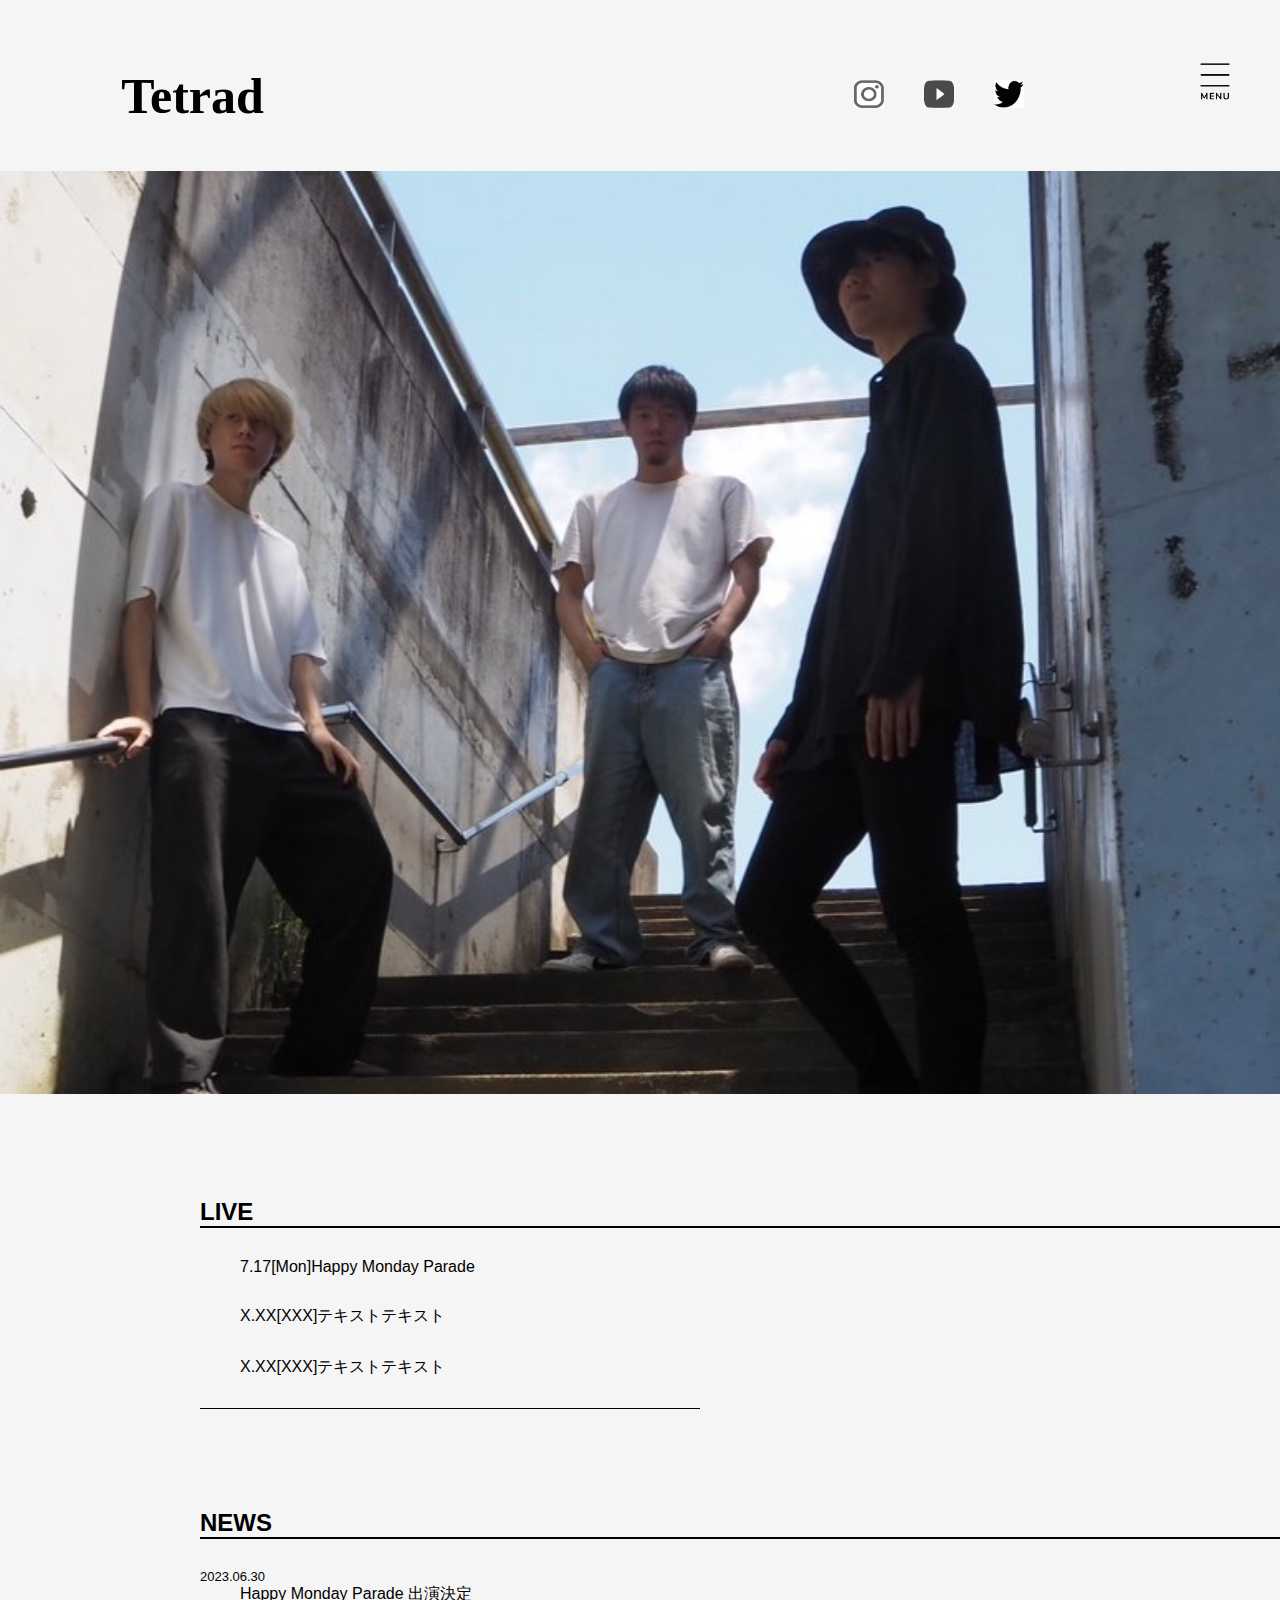
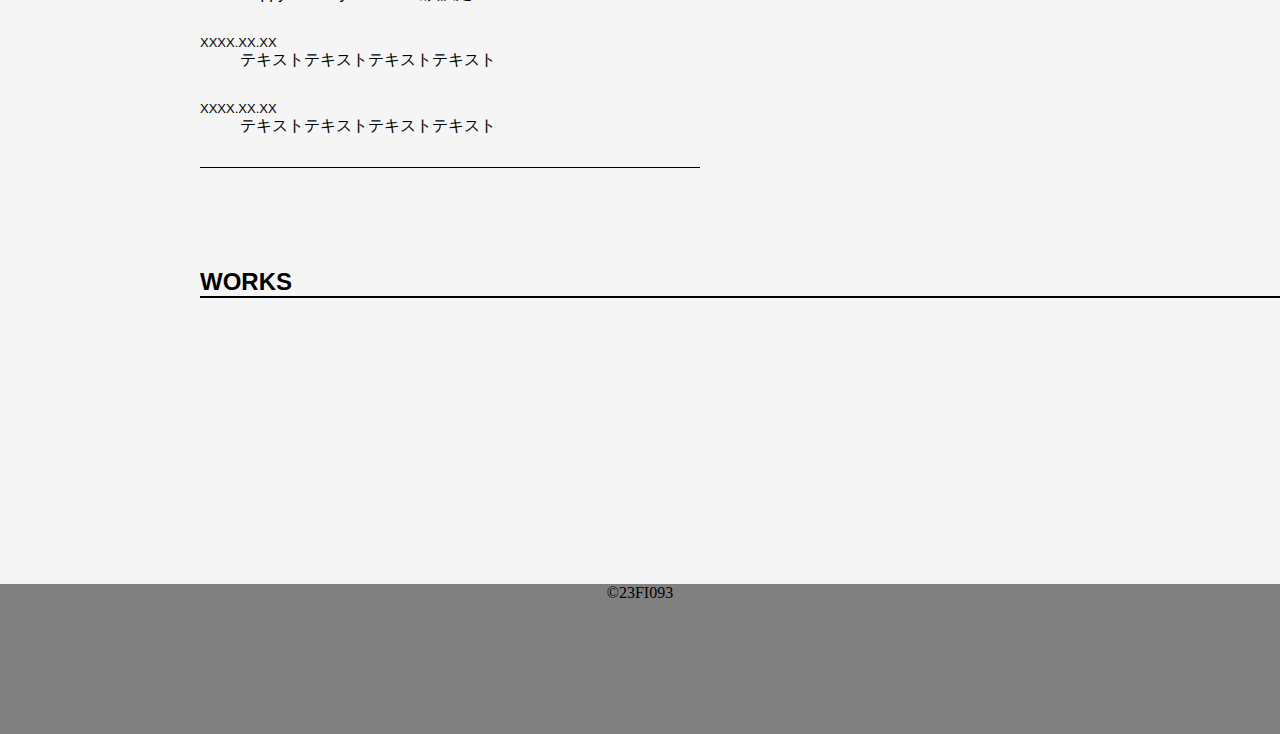
==== index.html @ d83c15b4 "Update index.html" ====
<!DOCTYPE html>
<html lang="ja">

<head>
  <meta charset="UTF-8">
  <meta name="viewport" content="width=device-width, initial-scale=1.0">
  <title>Tetrad Official Site</title>
　<link rel="stylesheet" href="https://tetrad04.github.io/github.io/style.css" />
</head>

<body>
  <header>
    <h1>Tetrad</h1>
    <ul class="sns">
      <li><a href="https://www.instagram.com/"><img src="insta.png"></a></li>
      <li><a href="https://www.youtube.com/"><img src="youtube.png"></a></li>
      <li><a href="https://twitter.com/"><img src="twitter.jpg"></a></li>
    </ul>
    <div class="hamberger">
      <img id="open" src="ham-menu-image01.png">
      <img id="close" class="hidden" src="ham-menu-image02.png">
    </div>
  </header>

  <div id="contents">
    <div id="menu">
      <ul>
        <li>
          <a href="">
            <h3>TOP</h2>
          </a>
          <a href="live.html">
            <h3>LIVE</h2>
          </a>
          <a href="news.html">
            <h3>NEWS</h2>
          </a>
          <a href="works.html">
            <h3>WORKS</h2>
          </a>
        </li>
      </ul>
    </div>


    <section class="main">
      <img src="S__32800807.jpg">
    </section>

    <section class="LIVE" class="wrapper">
      <h2>LIVE</h2>
      <dl>
        <dt></dt>
        <a href="happymondayparade.html">
          <dd class="lastsentence">7.17[Mon]Happy Monday Parade</dd>
        </a>
        <dt></dt>
        <a href="">
          <dd class="lastsentence">X.XX[XXX]テキストテキスト</dd>
        </a>
        <dt></dt>
        <a href="">
          <dd class="lastsentence">X.XX[XXX]テキストテキスト</dd>
        </a>

      </dl>
    </section>

    <section class="NEWS" class="wrapper">
      <h2>NEWS</h2>
      <dl>
        <dt>2023.06.30</dt>
        <dd>Happy Monday Parade 出演決定</dd>
        <dt>XXXX.XX.XX</dt>
        <dd>テキストテキストテキストテキスト</dd>
        <dt>XXXX.XX.XX</dt>
        <dd class="lastsentence">テキストテキストテキストテキスト</dd>
      </dl>
    </section>

    <section class="WORKS class=" wrapper"">
      <h2>WORKS</h2>

    </section>
  </div>

  <footer>
    <p>©23FI093</p>
  </footer>

  <div id="mask" class="hidden"></div>
  <script src="hamberger.js"></script>
</body>

</html>
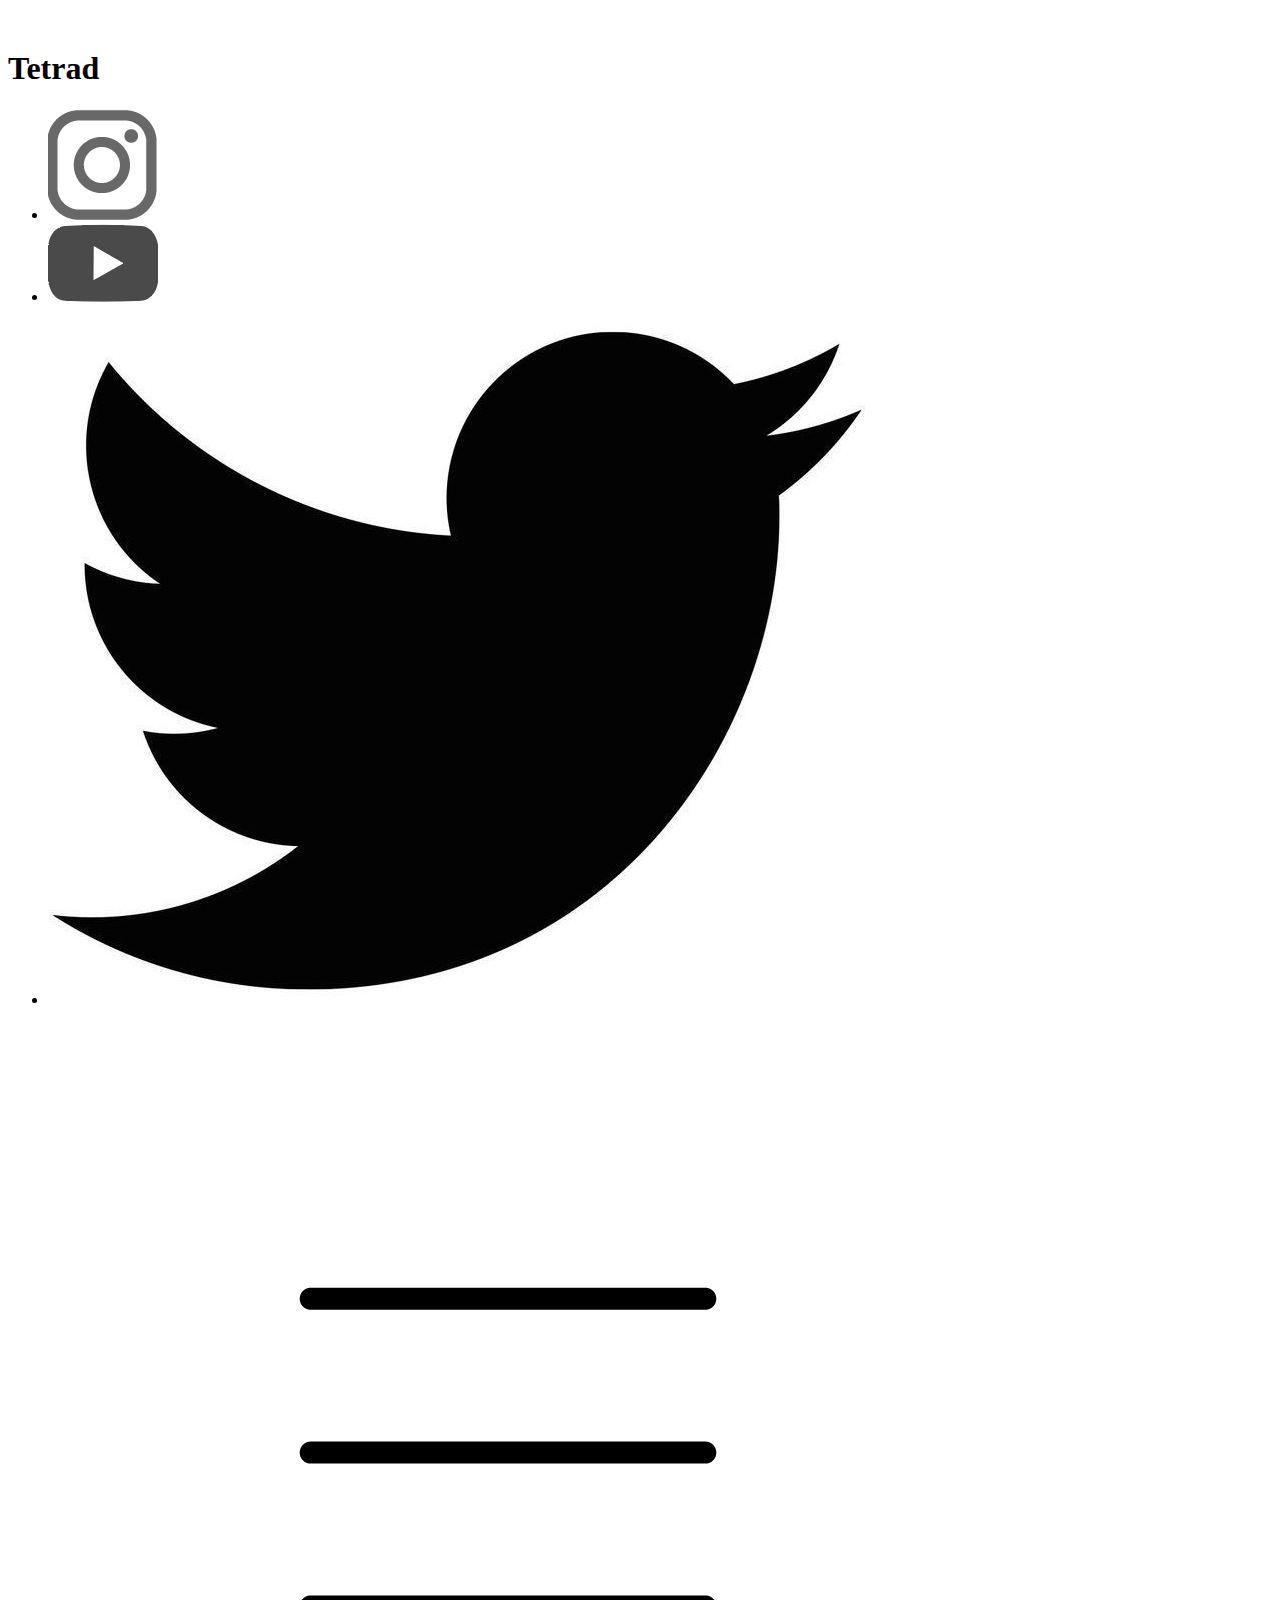
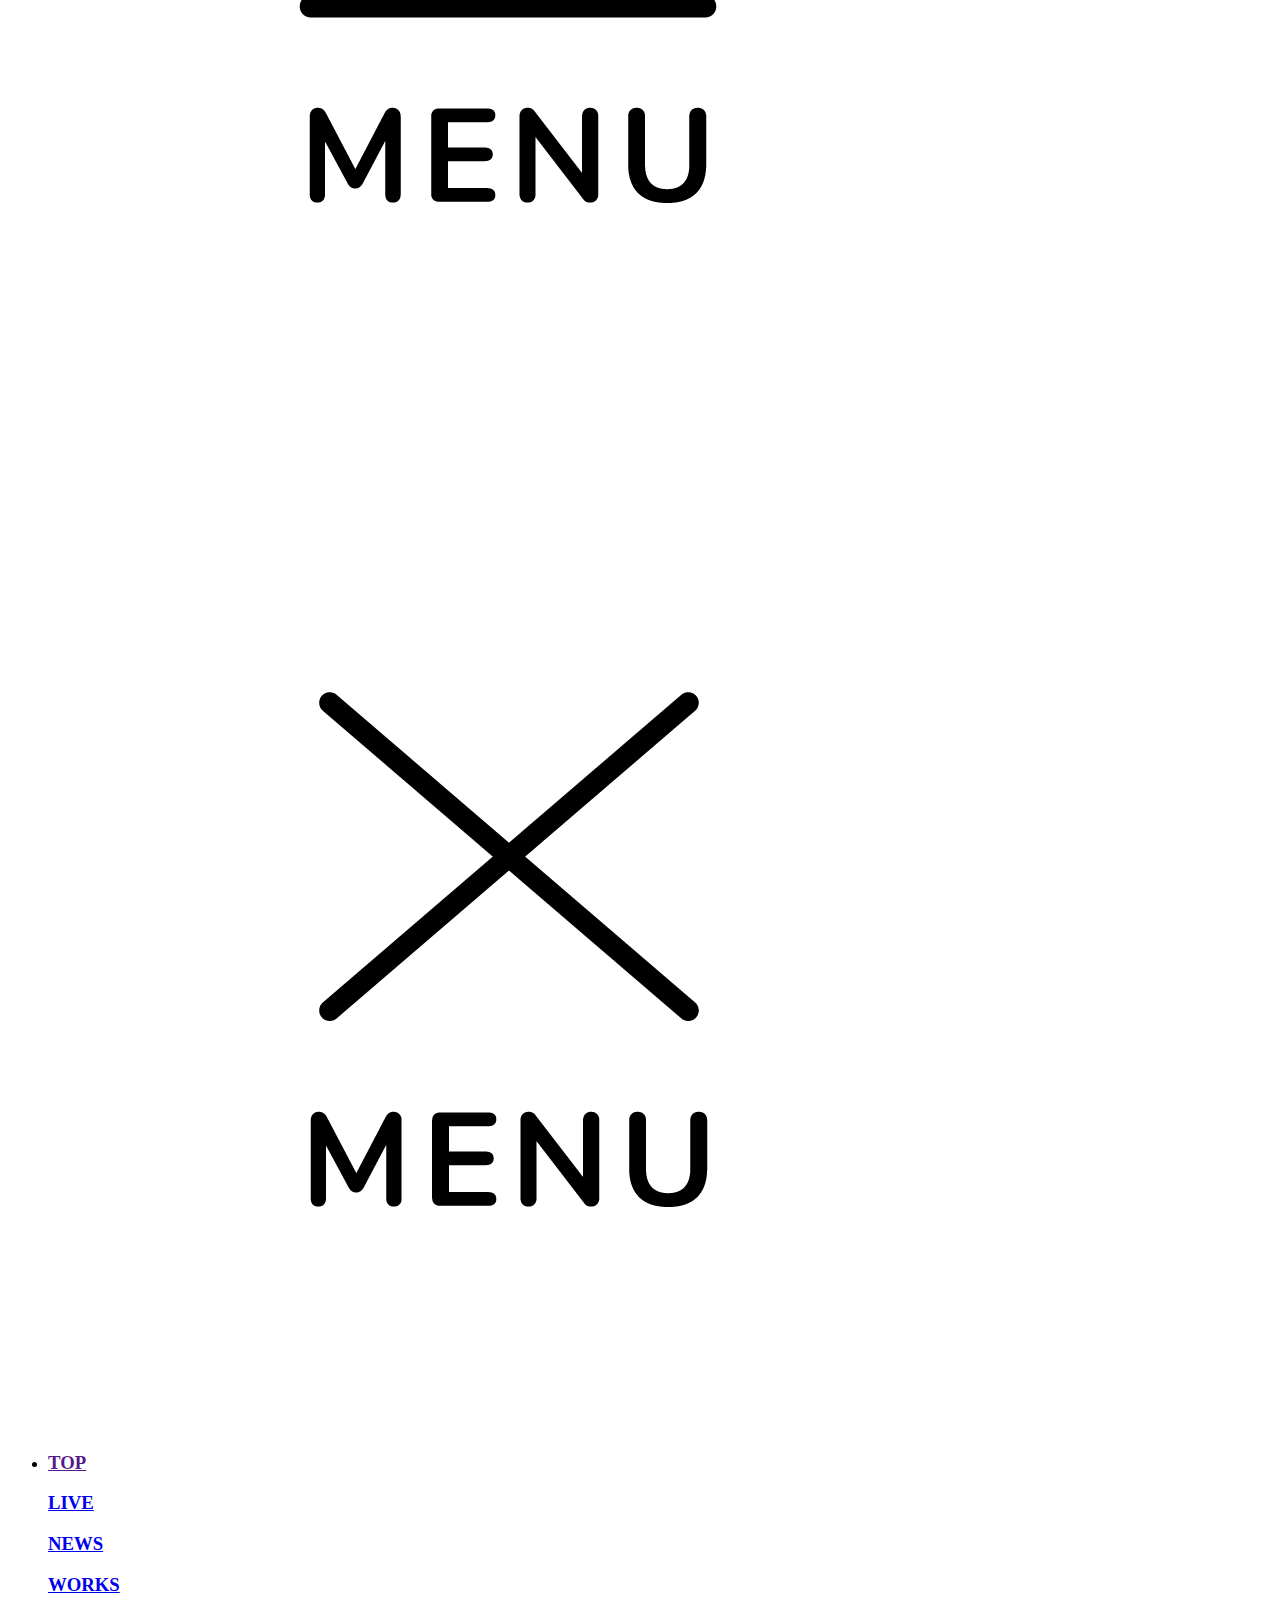
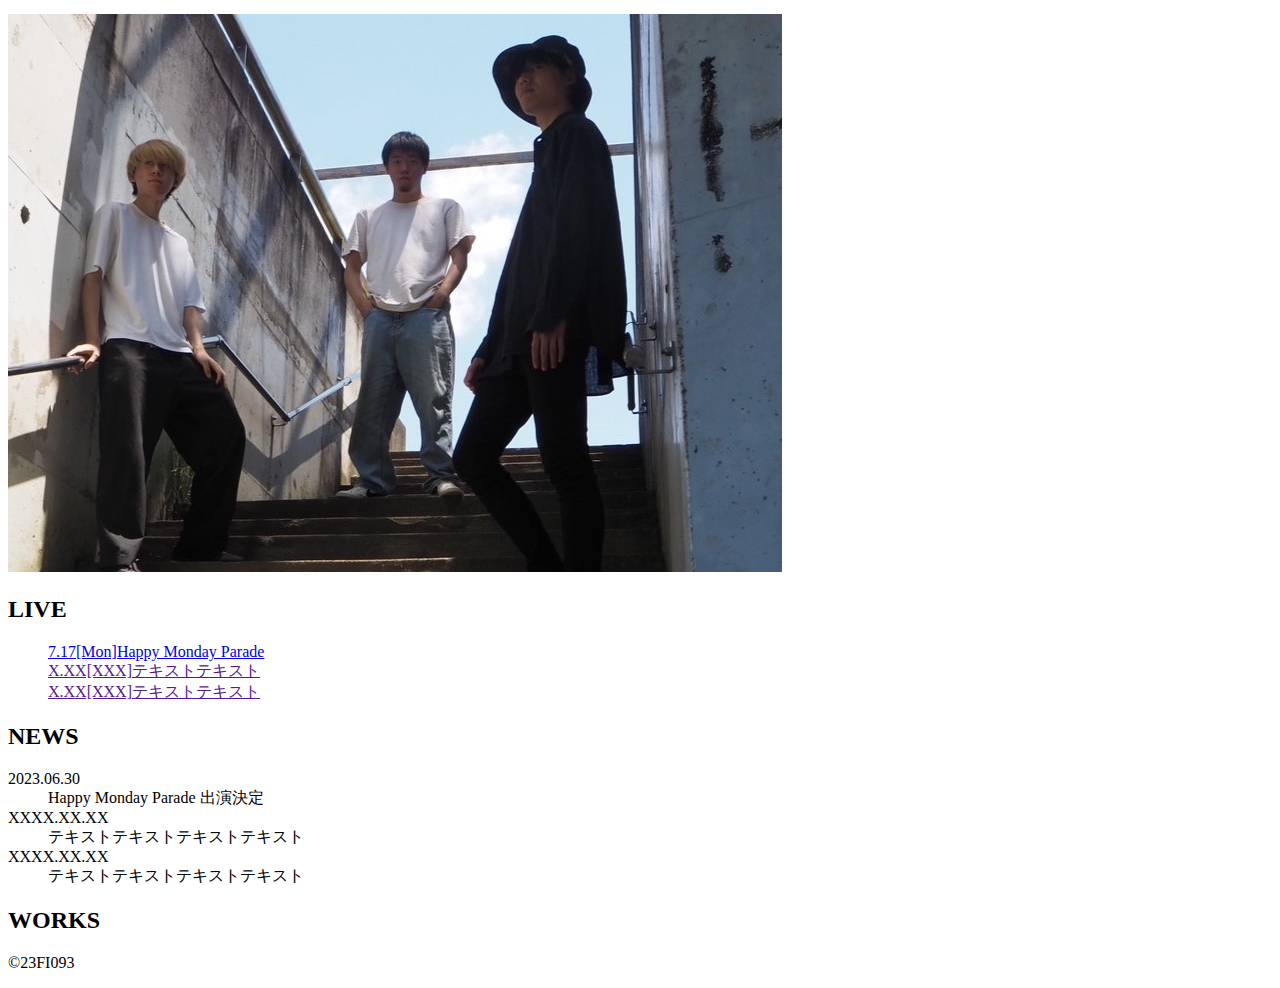
==== commit 9e58ccdd: "Update index.html" ====
--- a/index.html
+++ b/index.html
@@ -5,7 +5,7 @@
   <meta charset="UTF-8">
   <meta name="viewport" content="width=device-width, initial-scale=1.0">
   <title>Tetrad Official Site</title>
-　<link rel="stylesheet" href="https://tetrad04.github.io/github.io/style.css" />
+　<link rel="stylesheet" href="https://tetrad04.github.io/github.io/css/style.css" />
 </head>
 
 <body>
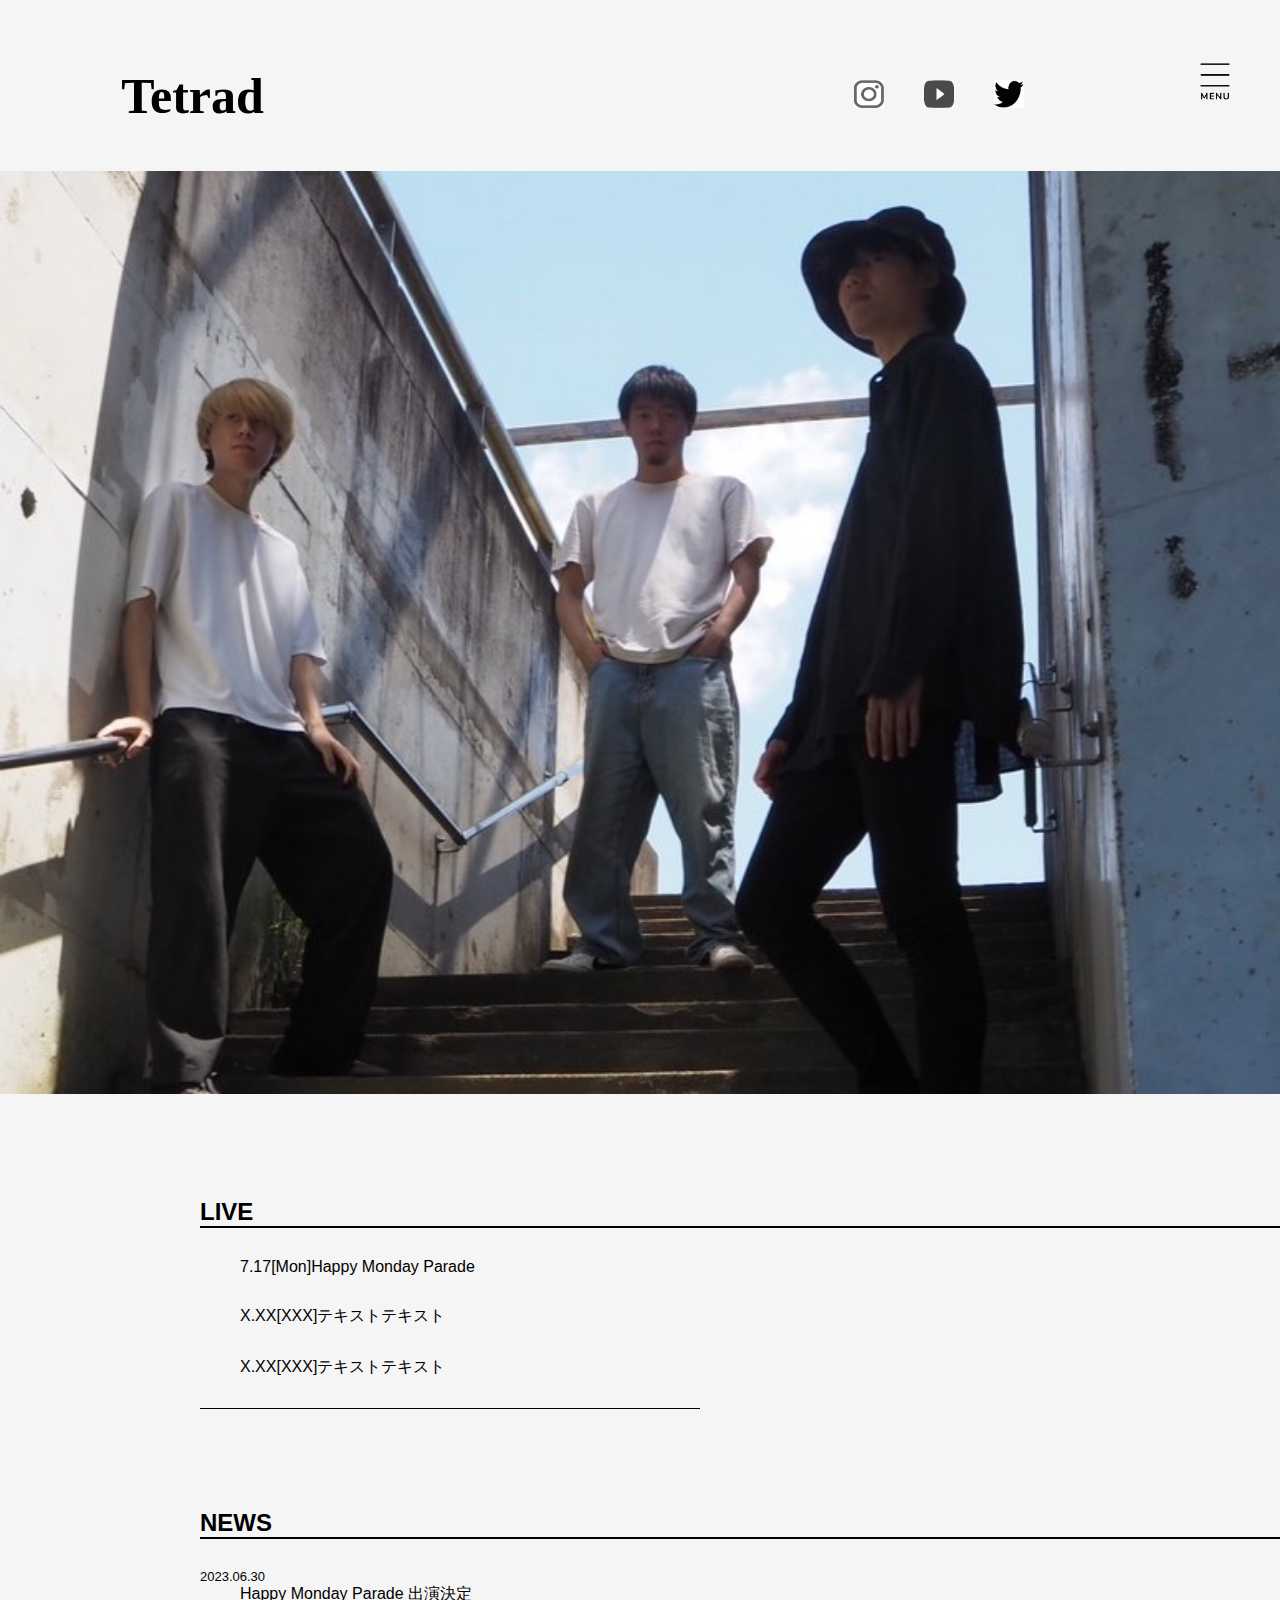
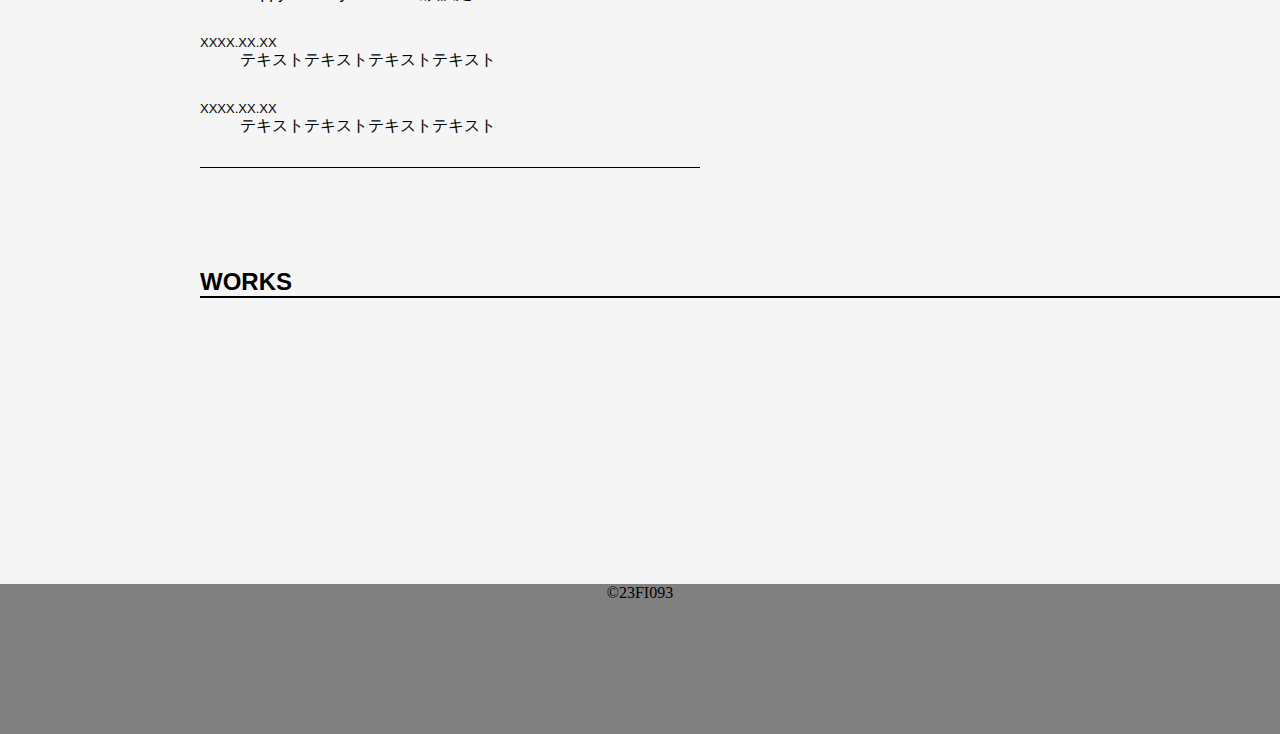
==== commit 6a57e8b8: "Update index.html" ====
--- a/index.html
+++ b/index.html
@@ -5,7 +5,7 @@
   <meta charset="UTF-8">
   <meta name="viewport" content="width=device-width, initial-scale=1.0">
   <title>Tetrad Official Site</title>
-　<link rel="stylesheet" href="https://tetrad04.github.io/github.io/css/style.css" />
+　<link rel="stylesheet" href="https://tetrad04.github.io/github.io/style.css" />
 </head>
 
 <body>
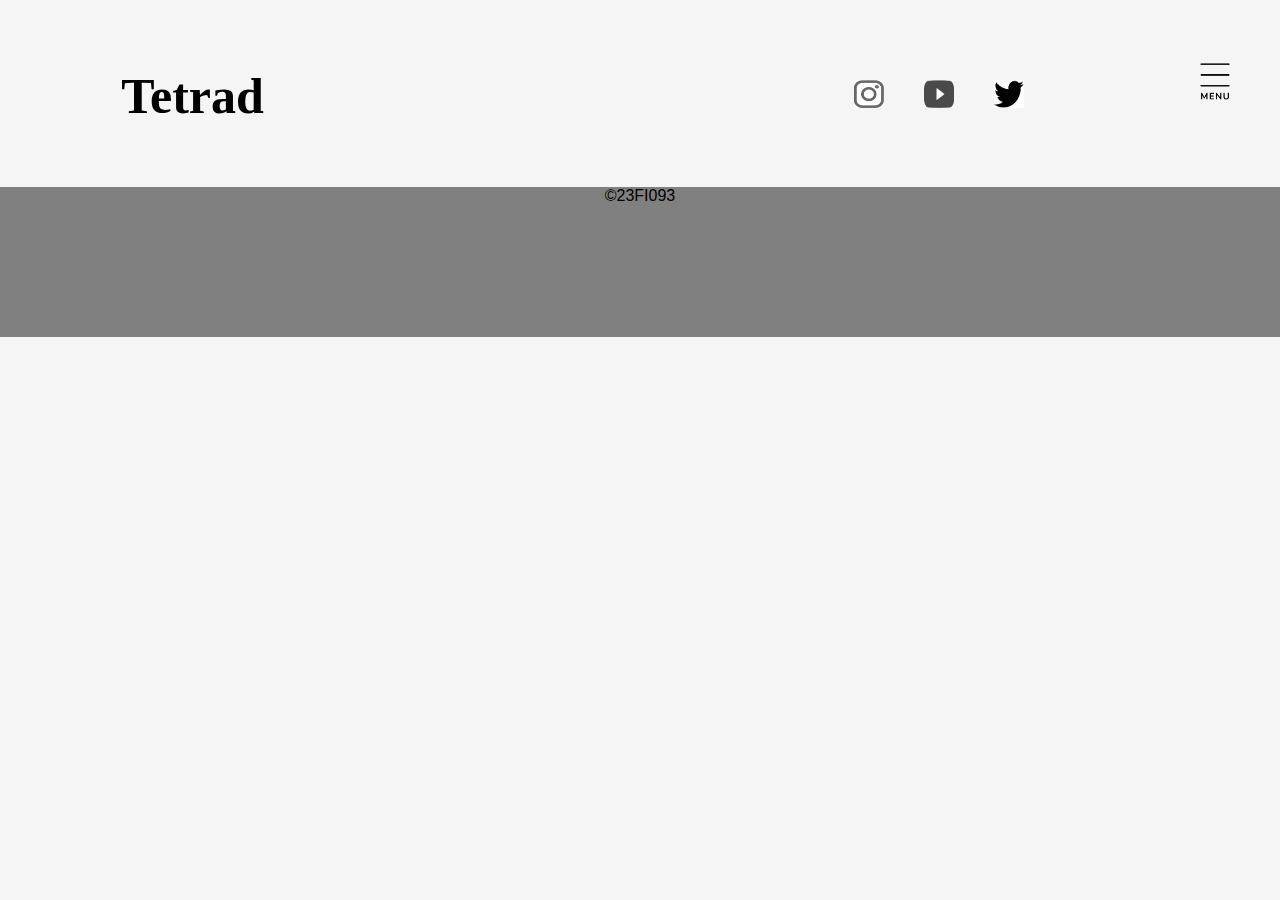
==== commit 19d8a9a1: "Update index.html" ====
--- a/index.html
+++ b/index.html
@@ -29,13 +29,13 @@
           <a href="">
             <h3>TOP</h2>
           </a>
-          <a href="live.html">
+          <a href="https://tetrad04.github.io/github.io/live.html>
             <h3>LIVE</h2>
           </a>
-          <a href="news.html">
+          <a href="https://tetrad04.github.io/github.io/news.html>
             <h3>NEWS</h2>
           </a>
-          <a href="works.html">
+          <a href="https://tetrad04.github.io/github.io/works.html>
             <h3>WORKS</h2>
           </a>
         </li>
@@ -51,7 +51,7 @@
       <h2>LIVE</h2>
       <dl>
         <dt></dt>
-        <a href="happymondayparade.html">
+        <a href="https://tetrad04.github.io/github.io/happymondayparade.html>
           <dd class="lastsentence">7.17[Mon]Happy Monday Parade</dd>
         </a>
         <dt></dt>
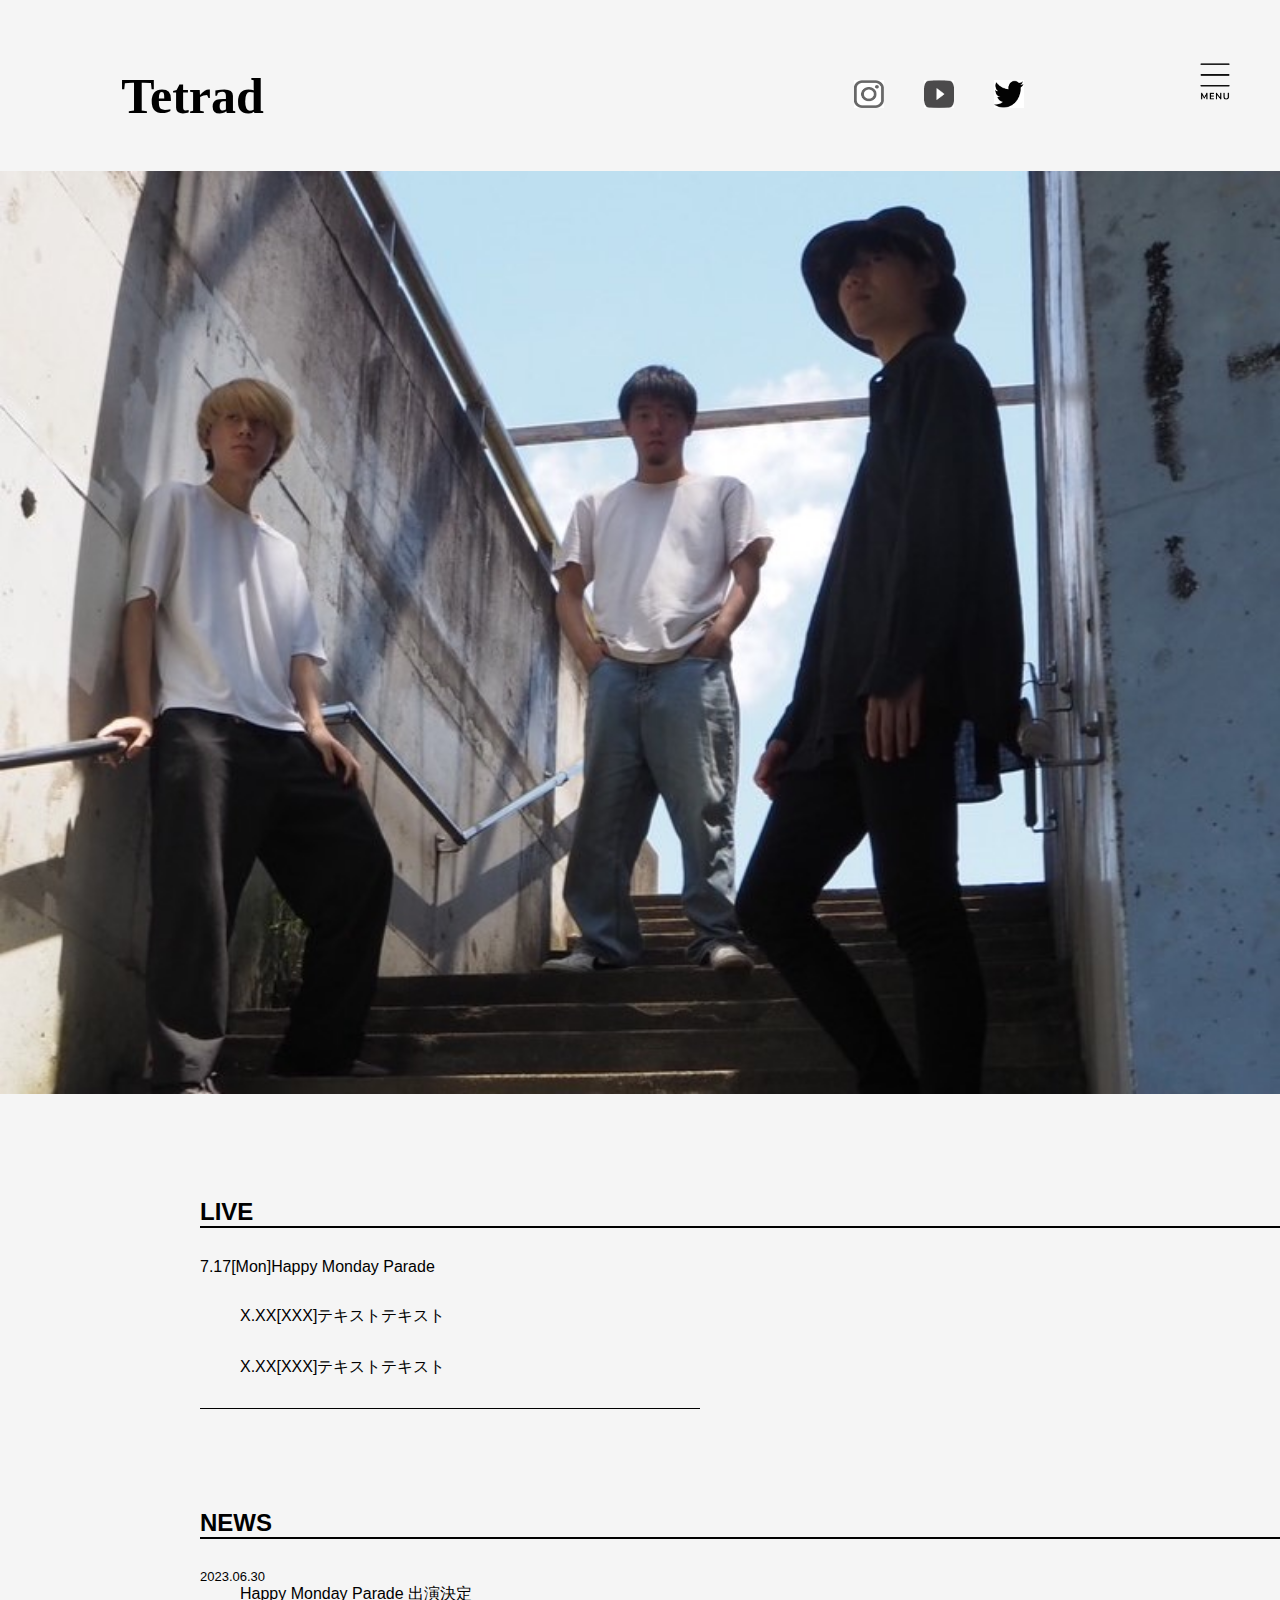
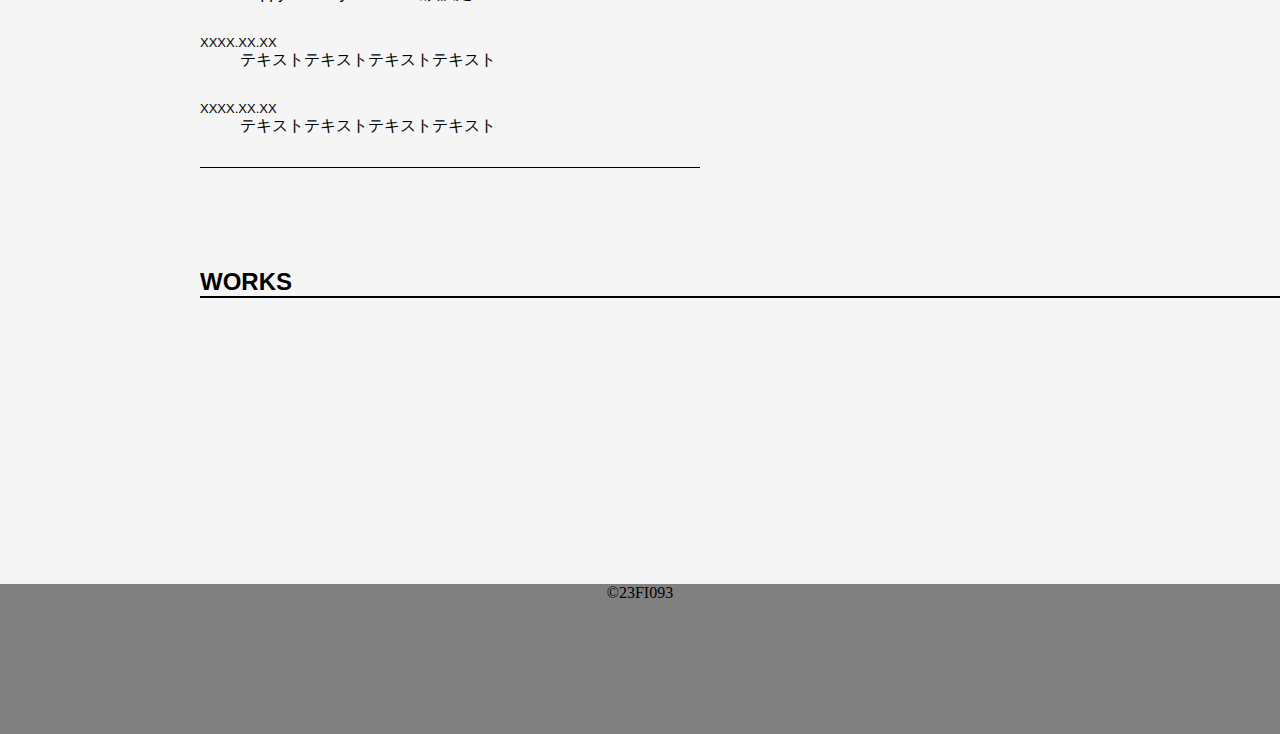
==== commit 1a531e31: "Update index.html" ====
--- a/index.html
+++ b/index.html
@@ -29,13 +29,13 @@
           <a href="">
             <h3>TOP</h2>
           </a>
-          <a href="https://tetrad04.github.io/github.io/live.html>
+          <a href="https://tetrad04.github.io/github.io/live.html">
             <h3>LIVE</h2>
           </a>
-          <a href="https://tetrad04.github.io/github.io/news.html>
+          <a href="https://tetrad04.github.io/github.io/news.html">
             <h3>NEWS</h2>
           </a>
-          <a href="https://tetrad04.github.io/github.io/works.html>
+          <a href="https://tetrad04.github.io/github.io/works.html">
             <h3>WORKS</h2>
           </a>
         </li>
@@ -89,7 +89,7 @@
   </footer>
 
   <div id="mask" class="hidden"></div>
-  <script src="hamberger.js"></script>
+  <script src="https://tetrad04.github.io/github.io/hamberger.js"></script>
 </body>
 
 </html>
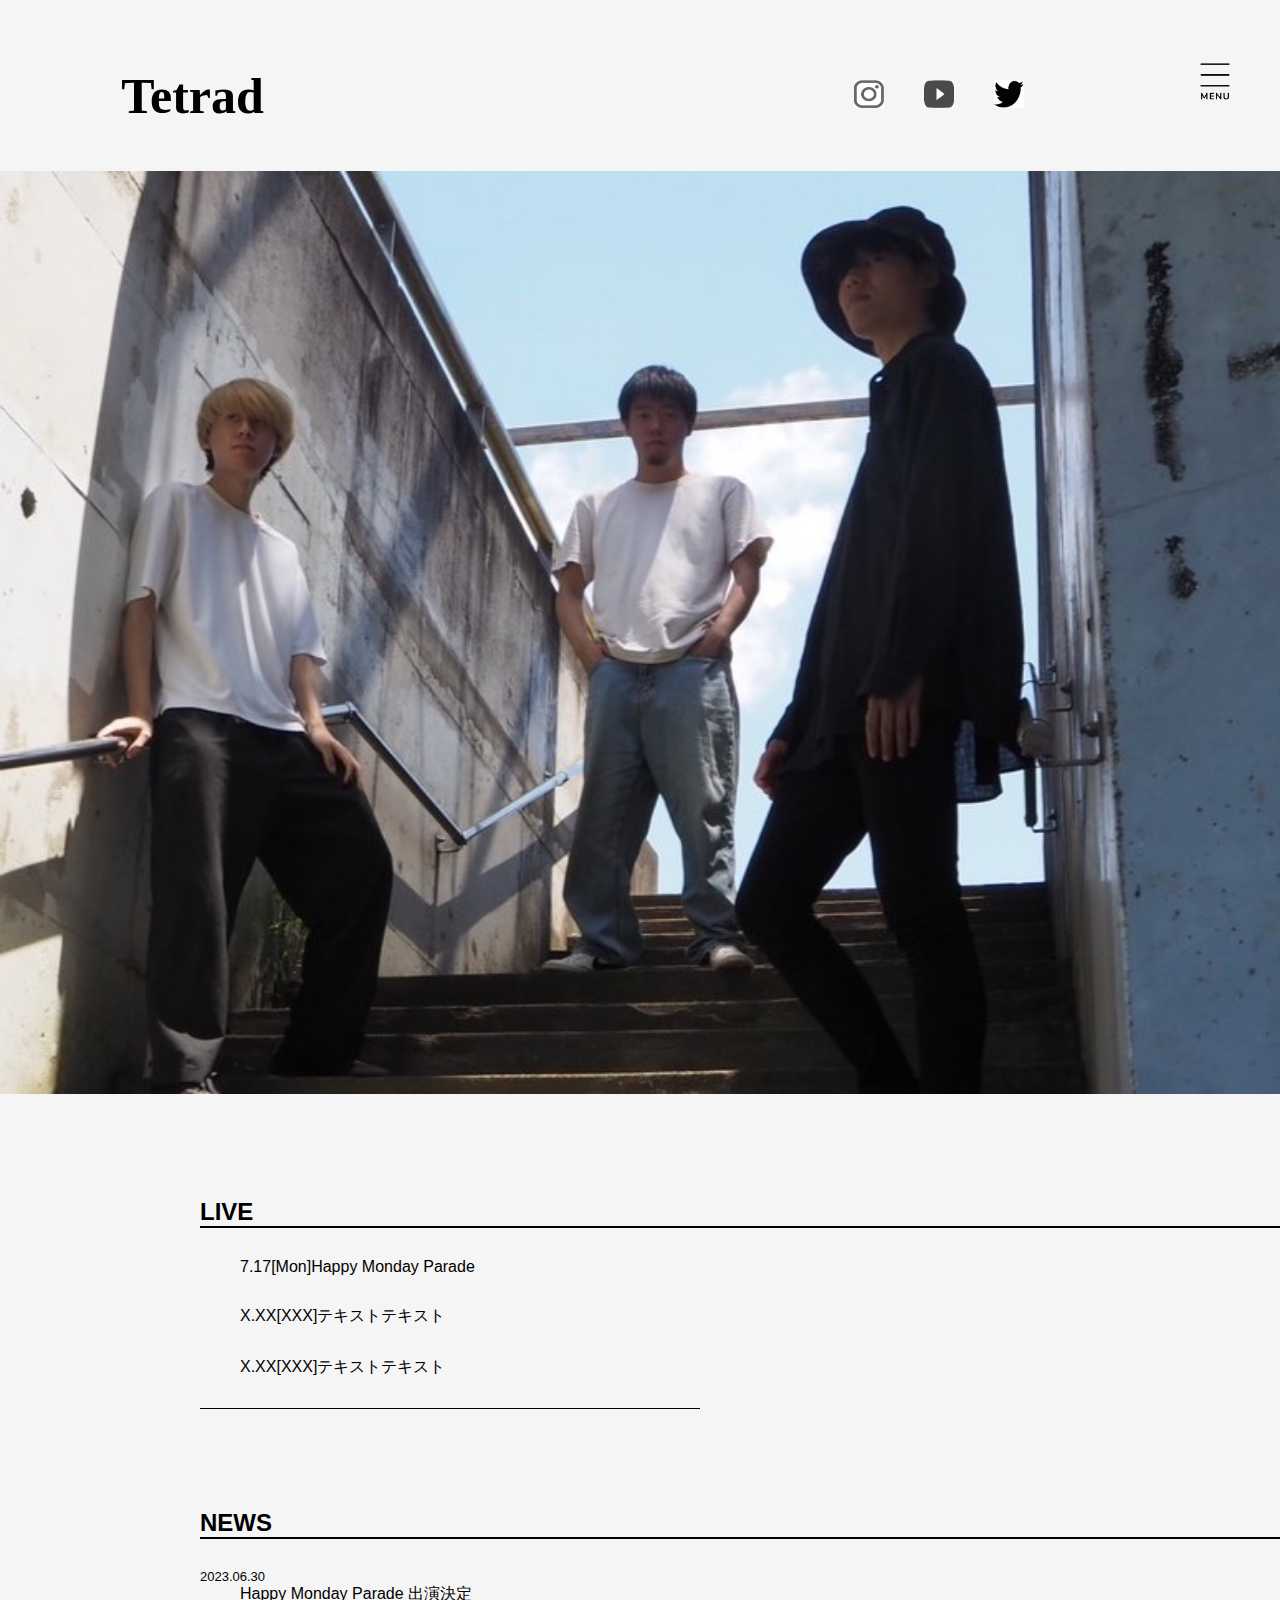
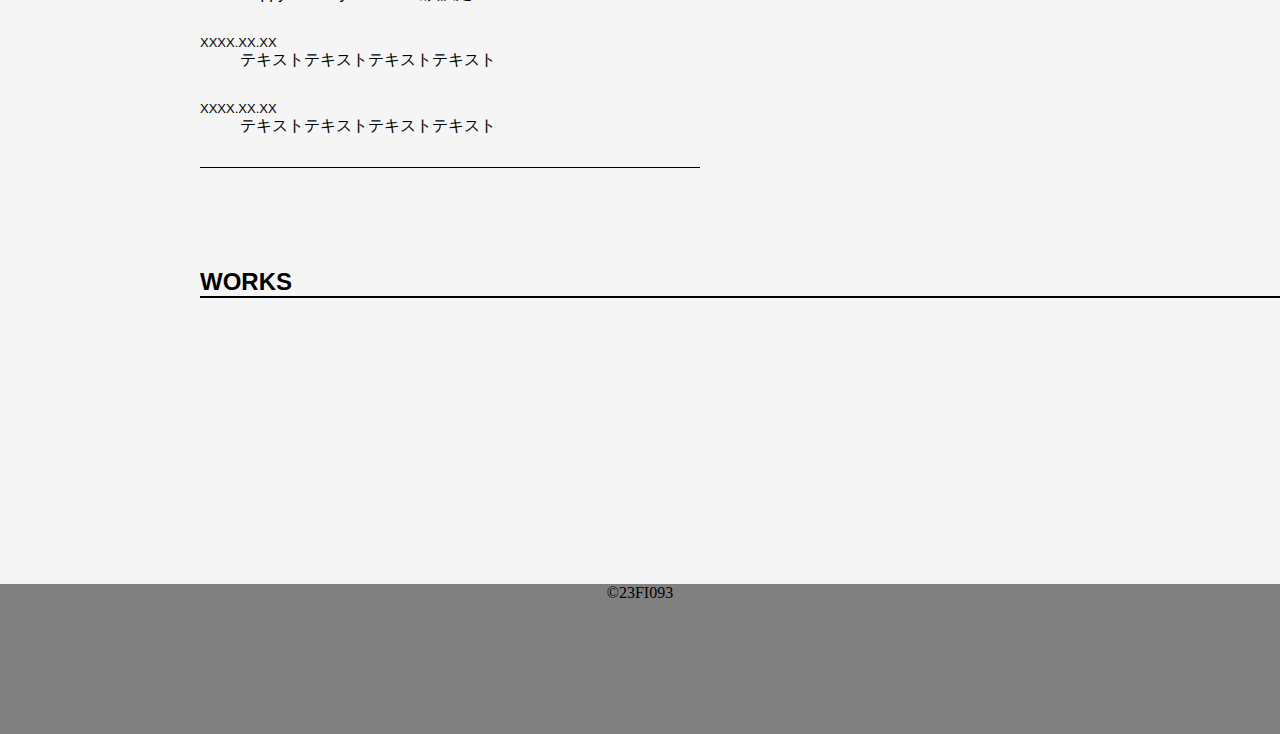
==== commit bf895124: "Update index.html" ====
--- a/index.html
+++ b/index.html
@@ -51,7 +51,7 @@
       <h2>LIVE</h2>
       <dl>
         <dt></dt>
-        <a href="https://tetrad04.github.io/github.io/happymondayparade.html>
+        <a href="https://tetrad04.github.io/github.io/happymondayparade.html">
           <dd class="lastsentence">7.17[Mon]Happy Monday Parade</dd>
         </a>
         <dt></dt>
@@ -89,7 +89,7 @@
   </footer>
 
   <div id="mask" class="hidden"></div>
-  <script src="https://tetrad04.github.io/github.io/hamberger.js"></script>
+  <script src="hamberger.js"></script>
 </body>
 
 </html>
